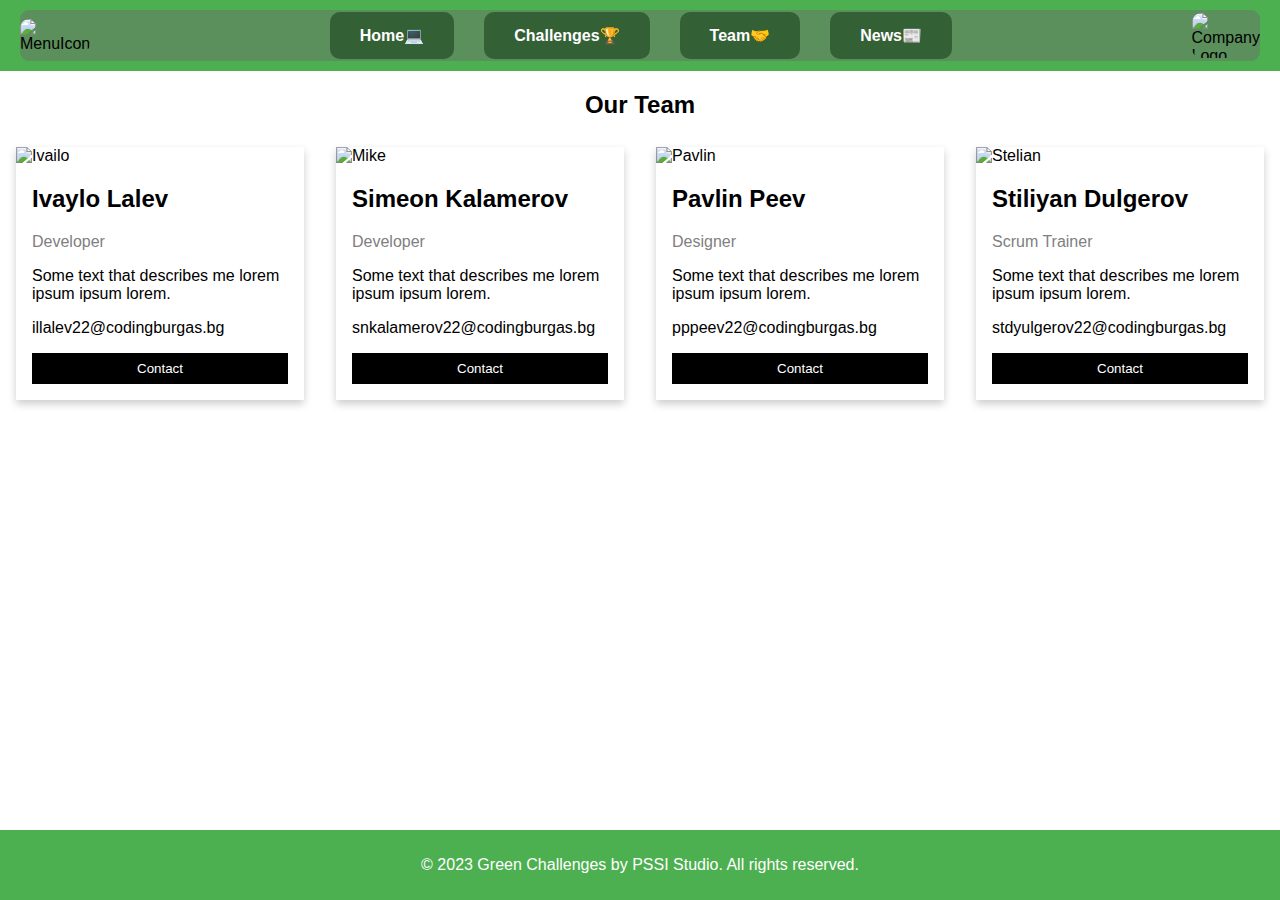
==== Pages/challenges.html @ 126f3aba "add main page" ====
<!DOCTYPE html>
<html>
<head>
  <meta charset="UTF-8">
  <meta name="viewport" content="width=device-width, initial-scale=1">
  <link rel="stylesheet" href="../styles/about.css">
  <title>About Us</title>
</head>
<body>
  <header>
    <nav class="navbar">
        <div>
            <img src="Images/Menu.png" alt="MenuIcon" class="page-icon">
        </div>
        <ul class="nav-links">
            <li><a href="../index.html">Home💻</a></li>
            <li><a href="../Pages/challenges.html">Challenges🏆</a></li>
            <li><a href="../Pages/contact.html">Team🤝</a></li>
            <li><a href="#">News📰</a></li>
        </ul>
        <img src="Images/Logo.jpg" alt="Company Logo" class="logo">
    </nav>
</header>


<h2 style="text-align:center">Our Team</h2>
<div class="row">
  <div class="column">
    <div class="card">
      <img src="" alt="Ivailo" style="width:100%">
      <div class="container">
        <h2>Ivaylo Lalev</h2>
        <p class="title">Developer</p>
        <p>Some text that describes me lorem ipsum ipsum lorem.</p>
        <p>illalev22@codingburgas.bg</p>
        <p><button class="button">Contact</button></p>
      </div>
    </div>
  </div>

  <div class="column">
    <div class="card">
      <img src="" alt="Mike" style="width:100%">
      <div class="container">
        <h2>Simeon Kalamerov</h2>
        <p class="title">Developer</p>
        <p>Some text that describes me lorem ipsum ipsum lorem.</p>
        <p>snkalamerov22@codingburgas.bg</p>
        <p><button class="button">Contact</button></p>
      </div>
    </div>
  </div>
  
  <div class="column">
    <div class="card">
      <img src="" alt="Pavlin" style="width:100%">
      <div class="container">
        <h2>Pavlin Peev</h2>
        <p class="title">Designer</p>
        <p>Some text that describes me lorem ipsum ipsum lorem.</p>
        <p>pppeev22@codingburgas.bg</p>
        <p><button class="button">Contact</button></p>
      </div>
    </div>
  </div>
  
  <div class="column">
    <div class="card">
      <img src="" alt="Stelian" style="width:100%">
      <div class="container">
        <h2>Stiliyan Dulgerov</h2>
        <p class="title">Scrum Trainer</p>
        <p>Some text that describes me lorem ipsum ipsum lorem.</p>
        <p>stdyulgerov22@codingburgas.bg</p>
        <p><button class="button">Contact</button></p>
      </div>
    </div>
  </div>
</div>
<footer>
  <p>&copy; 2023 Green Challenges by PSSI Studio. All rights reserved.</p>
</footer>

</body>
</html>
---- styles/about.css ----
body {
    font-family: Arial, Helvetica, sans-serif;
    margin: 0;
    display: flex;
    flex-direction: column;
    min-height: 100vh;
}

/* Hide scroll bar- start */
::-webkit-scrollbar {
    display: none;
  }
  
  body,
  html {
    -ms-overflow-style: none; 
    scrollbar-width: none;
  }
  
  body::-webkit-scrollbar,
  html::-webkit-scrollbar {
    display: none;
  }
  
  body,
  html {
    overflow-y: scroll;
  }
  /* Hide scroll bar - end*/

html {
    box-sizing: border-box;
}

*, *:before, *:after {
    box-sizing: inherit;
}

.column {
    width: 25%;
    padding: 0 8px;
    float: left;
}

.card {
    box-shadow: 0 4px 8px 0 rgba(0, 0, 0, 0.2);
    margin: 8px;
}

.about-section {
    padding: 50px;
    text-align: center;
    background-color: DarkSlateGray;
    color: white;
}

.container {
    padding: 0 16px;
}

.container::after, .row::after {
    content: "";
    clear: both;
    display: table;
}

.title {
    color: grey;
}

.button {
    border: none;
    outline: 0;
    display: inline-block;
    padding: 8px;
    color: white;
    background-color: Black; 
    text-align: center;
    cursor: pointer;
    width: 100%;
}
::-webkit-scrollbar {
    display: none;
  }
/* Nav bar section -start*/
header {
    background-color: #4CAF50;
    padding: 10px 20px;
    display: flex;
    justify-content: space-between;
    align-items: center;
    width: auto;
}

.navbar {
    display: flex;
    align-items: center;
    justify-content: space-between;
    background-color: #5b8f5c;
    width: 100%;
    border-radius: 1vh;
}

.navbar > div, .logo {
    flex: 0;
}
.logo {
    height: 5vh;
    border-radius: 1vh;
}

.page-icon {
    height: 5vh;
    border-radius: 1vh;
}


.nav-links {
    list-style: none;
    display: flex;
    justify-content: center;
    align-items: center;
    flex: 2;
    padding: 0;
}

.nav-links li {
    padding: 0 15px;
}


.nav-links a {
    text-decoration: none;
    color: white;
    font-weight: bold;
    background-color: #346035;
    border-radius: 10px;
    padding: 15px 30px;
    transition: background-color 0.3s;
}

.nav-links a:hover {
    background-color: #91cf93;
    color: rgb(0, 0, 0);
}
/* Nav Bar Section - end*/

.button:hover {
    background-color: DarkSlateGray;
}

@media screen and (max-width: 650px) {
    .column {
        width: 100%;
        display: block;
    }
}

footer {
    background-color: #4CAF50;
    color: white;
    text-align: center;
    padding: 10px 0;
    margin-top: auto;
}
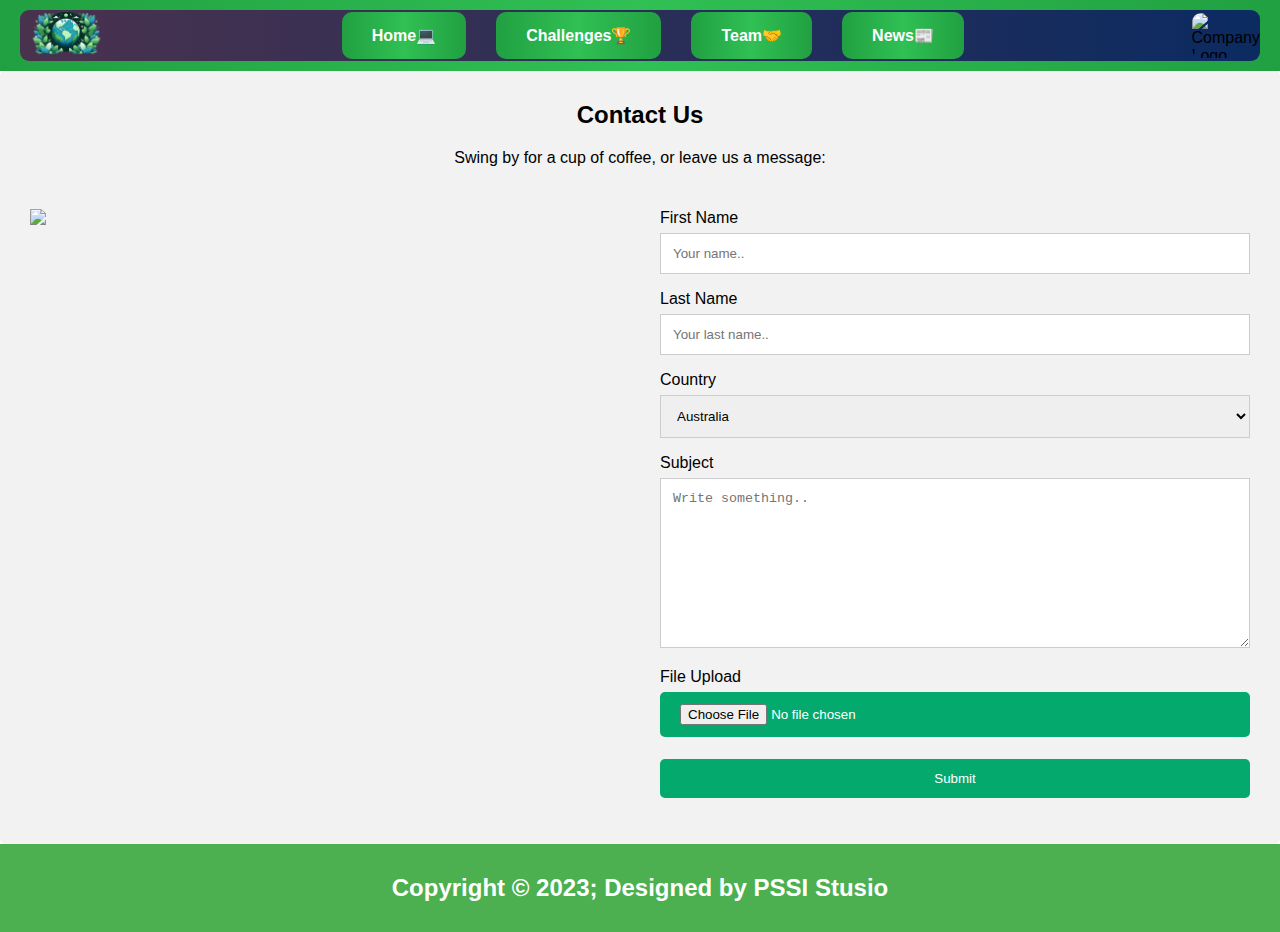
==== commit f0f5e187: "nav bar links fixed" ====
--- a/Pages/challenges.html
+++ b/Pages/challenges.html
@@ -3,14 +3,15 @@
 <head>
   <meta charset="UTF-8">
   <meta name="viewport" content="width=device-width, initial-scale=1">
-  <link rel="stylesheet" href="../styles/about.css">
-  <title>About Us</title>
+  <link rel="stylesheet" href="../styles/contact.css">
+  <title>Contact Us</title>
 </head>
 <body>
-  <header>
+
+<header>
     <nav class="navbar">
         <div>
-            <img src="Images/Menu.png" alt="MenuIcon" class="page-icon">
+            <img src="../Images/MainPage.png" alt="MenuIcon" class="page-icon">
         </div>
         <ul class="nav-links">
             <li><a href="../index.html">Home💻</a></li>
@@ -18,68 +19,46 @@
             <li><a href="../Pages/contact.html">Team🤝</a></li>
             <li><a href="#">News📰</a></li>
         </ul>
-        <img src="Images/Logo.jpg" alt="Company Logo" class="logo">
+        <img src="../Images/Logo.jpg" alt="Company Logo" class="logo">
     </nav>
 </header>
 
-
-<h2 style="text-align:center">Our Team</h2>
-<div class="row">
-  <div class="column">
-    <div class="card">
-      <img src="" alt="Ivailo" style="width:100%">
-      <div class="container">
-        <h2>Ivaylo Lalev</h2>
-        <p class="title">Developer</p>
-        <p>Some text that describes me lorem ipsum ipsum lorem.</p>
-        <p>illalev22@codingburgas.bg</p>
-        <p><button class="button">Contact</button></p>
-      </div>
+<div class="container">
+  <div style="text-align:center">
+    <h2>Contact Us</h2>
+    <p>Swing by for a cup of coffee, or leave us a message:</p>
+  </div>
+  <div class="row">
+    <div class="column">
+      <img src="https://www.finecut.co.uk/wp-content/uploads/2022/01/environmental-go-green-1024x683.jpg" style="width:100%">
     </div>
-  </div>
-
-  <div class="column">
-    <div class="card">
-      <img src="" alt="Mike" style="width:100%">
-      <div class="container">
-        <h2>Simeon Kalamerov</h2>
-        <p class="title">Developer</p>
-        <p>Some text that describes me lorem ipsum ipsum lorem.</p>
-        <p>snkalamerov22@codingburgas.bg</p>
-        <p><button class="button">Contact</button></p>
-      </div>
-    </div>
-  </div>
-  
-  <div class="column">
-    <div class="card">
-      <img src="" alt="Pavlin" style="width:100%">
-      <div class="container">
-        <h2>Pavlin Peev</h2>
-        <p class="title">Designer</p>
-        <p>Some text that describes me lorem ipsum ipsum lorem.</p>
-        <p>pppeev22@codingburgas.bg</p>
-        <p><button class="button">Contact</button></p>
-      </div>
-    </div>
-  </div>
-  
-  <div class="column">
-    <div class="card">
-      <img src="" alt="Stelian" style="width:100%">
-      <div class="container">
-        <h2>Stiliyan Dulgerov</h2>
-        <p class="title">Scrum Trainer</p>
-        <p>Some text that describes me lorem ipsum ipsum lorem.</p>
-        <p>stdyulgerov22@codingburgas.bg</p>
-        <p><button class="button">Contact</button></p>
-      </div>
+    <div class="column">
+      <form action="/action_page.php">
+        <label for="fname">First Name</label>
+        <input type="text" id="fname" name="firstname" placeholder="Your name..">
+        <label for="lname">Last Name</label>
+        <input type="text" id="lname" name="lastname" placeholder="Your last name..">
+        <label for="country">Country</label>
+        <select id="country" name="country">
+          <option value="australia">Australia</option>
+          <option value="canada">Canada</option>
+          <option value="usa">USA</option>
+          <option value="bulgaria">Bulgaria</option>
+          <option value="deutchland">Deutchland</option>
+        </select>
+        <label for="subject">Subject</label>
+        <textarea id="subject" name="subject" placeholder="Write something.." style="height:170px"></textarea>
+        <label for="file">File Upload</label>
+        <input type="file" id="file" name="filename">
+        <input type="submit" value="Submit">
+      </form>
     </div>
   </div>
 </div>
-<footer>
-  <p>&copy; 2023 Green Challenges by PSSI Studio. All rights reserved.</p>
-</footer>
+
+<div class="footer">
+  <h2>Copyright © 2023; Designed by PSSI Stusio</h2>
+</div>
 
 </body>
 </html>--- a/styles/contact.css
+++ b/styles/contact.css
@@ -0,0 +1,164 @@
+* {
+  box-sizing: border-box;
+}
+
+body {
+  font-family: Arial, Helvetica, sans-serif;
+  margin: 0;
+  display: flex;
+  flex-direction: column;
+  min-height: 100vh;
+  -ms-overflow-style: none;
+  scrollbar-width: none;
+}
+
+/* Hide scroll bar- start */
+::-webkit-scrollbar {
+  display: none;
+}
+
+body,
+html {
+  -ms-overflow-style: none;
+  scrollbar-width: none;
+}
+
+body::-webkit-scrollbar,
+html::-webkit-scrollbar {
+  display: none;
+}
+
+body,
+html {
+  overflow-y: scroll;
+}
+/* Hide scroll bar - end*/
+
+/* Nav bar section -start*/
+/* Nav bar section -start*/
+header {
+  background: linear-gradient(90deg, rgb(33, 160, 65), rgb(48, 192, 84), rgb(33, 160, 65));
+  padding: 10px 20px;
+  display: flex;
+  justify-content: space-between;
+  align-items: center;
+  width: auto;
+}
+
+.navbar {
+  position: sticky;
+  top: 5px;
+  display: flex;
+  align-items: center;
+  justify-content: space-between;
+  background: linear-gradient(90deg, rgb(74, 50, 78), rgb(11, 43, 97));
+  width: 100%;
+  border-radius: 1vh;
+  z-index: 1000;
+}
+
+.navbar > div, .logo {
+  flex: 0;
+}
+.logo {
+  height: 5vh;
+  border-radius: 1vh;
+}
+
+.page-icon {
+  height: 5vh;
+  border-radius: 1vh;
+}
+
+
+.nav-links {
+  list-style: none;
+  display: flex;
+  justify-content: center;
+  align-items: center;
+  flex: 2;
+  padding: 0;
+}
+
+.nav-links li {
+  padding: 0 15px;
+}
+
+
+.nav-links a {
+  text-decoration: none;
+  color: white;
+  font-weight: bold;
+  background: linear-gradient(90deg, rgb(33, 160, 65), rgb(48, 192, 84), rgb(33, 160, 65));
+  border-radius: 10px;
+  padding: 15px 30px;
+  transition: background-color 0.3s;
+}
+
+.nav-links a:hover {
+  background: linear-gradient(90deg, rgb(75, 90, 79), rgb(48, 192, 84), rgb(17, 81, 33));
+  color: rgb(219, 219, 219);
+}
+/* Nav Bar Section - end*/
+
+/* Style inputs */
+input[type=text], select, textarea, input[type=submit], input[type=file] {
+  width: 100%;
+  padding: 12px;
+  border: 1px solid #ccc;
+  margin-top: 6px;
+  margin-bottom: 16px;
+  resize: vertical;
+}
+
+input[type=submit], input[type=file] {
+  background-color: #04AA6D;
+  color: white;
+  padding: 12px 20px;
+  border: none;
+  cursor: pointer;
+  border-radius: 5px; /* Добавен border-radius */
+  transition: background-color 0.3s;
+}
+
+input[type=submit]:hover, input[type=file]:hover {
+  background-color: #45a049;
+}
+
+/* Style the container/contact section */
+.container {
+  border-radius: 5px;
+  background-color: #f2f2f2;
+  padding: 10px;
+}
+
+/* Create two columns that float next to each other */
+.column {
+  float: left;
+  width: 50%;
+  margin-top: 6px;
+  padding: 20px;
+}
+
+/* Clear floats after the columns */
+.row:after {
+  content: "";
+  display: table;
+  clear: both;
+}
+
+/* Responsive layout - when the screen is less than 600px wide, make the two columns stack on top of each other instead of next to each other */
+@media screen and (max-width: 600px) {
+  .column, input[type=submit], input[type=file] {
+    width: 100%;
+    margin-top: 0;
+  }
+}
+
+.footer {
+  background-color: #4CAF50;
+  color: white;
+  text-align: center;
+  padding: 10px 0;
+  margin-top: auto;
+}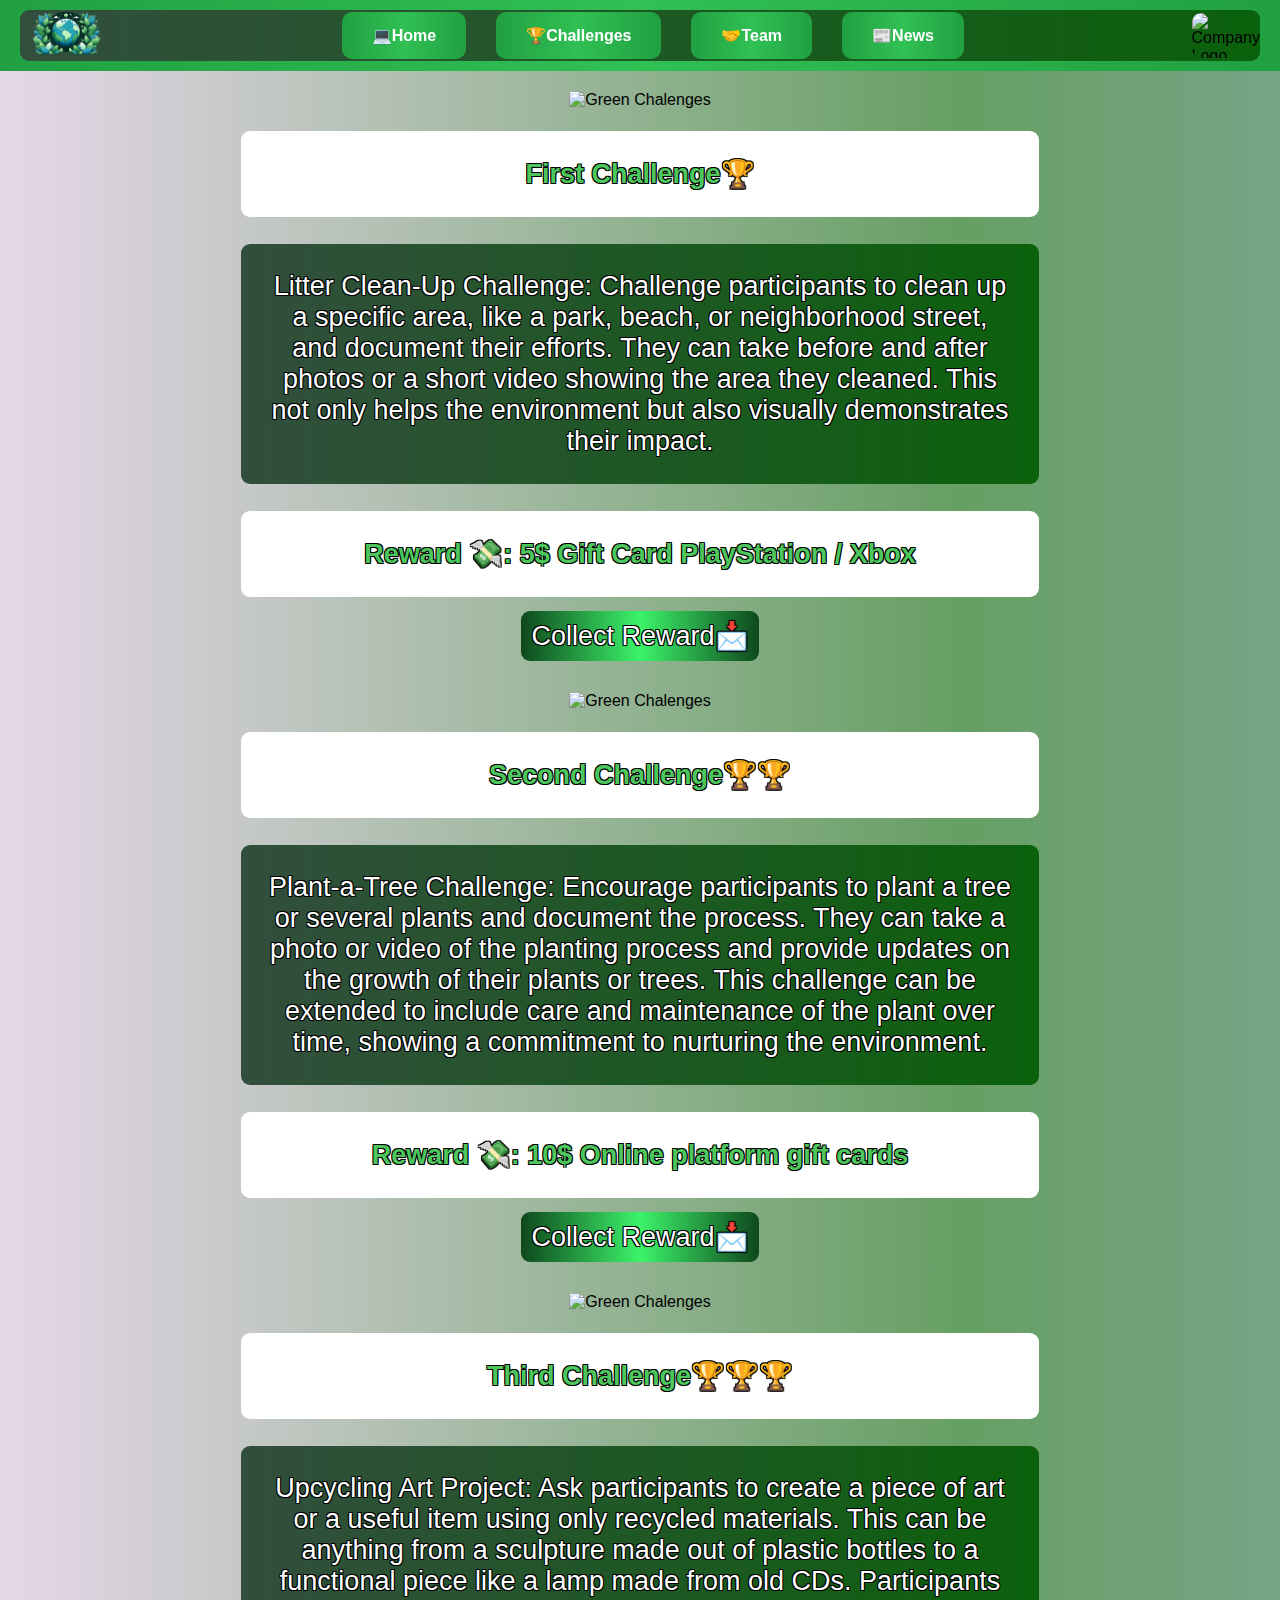
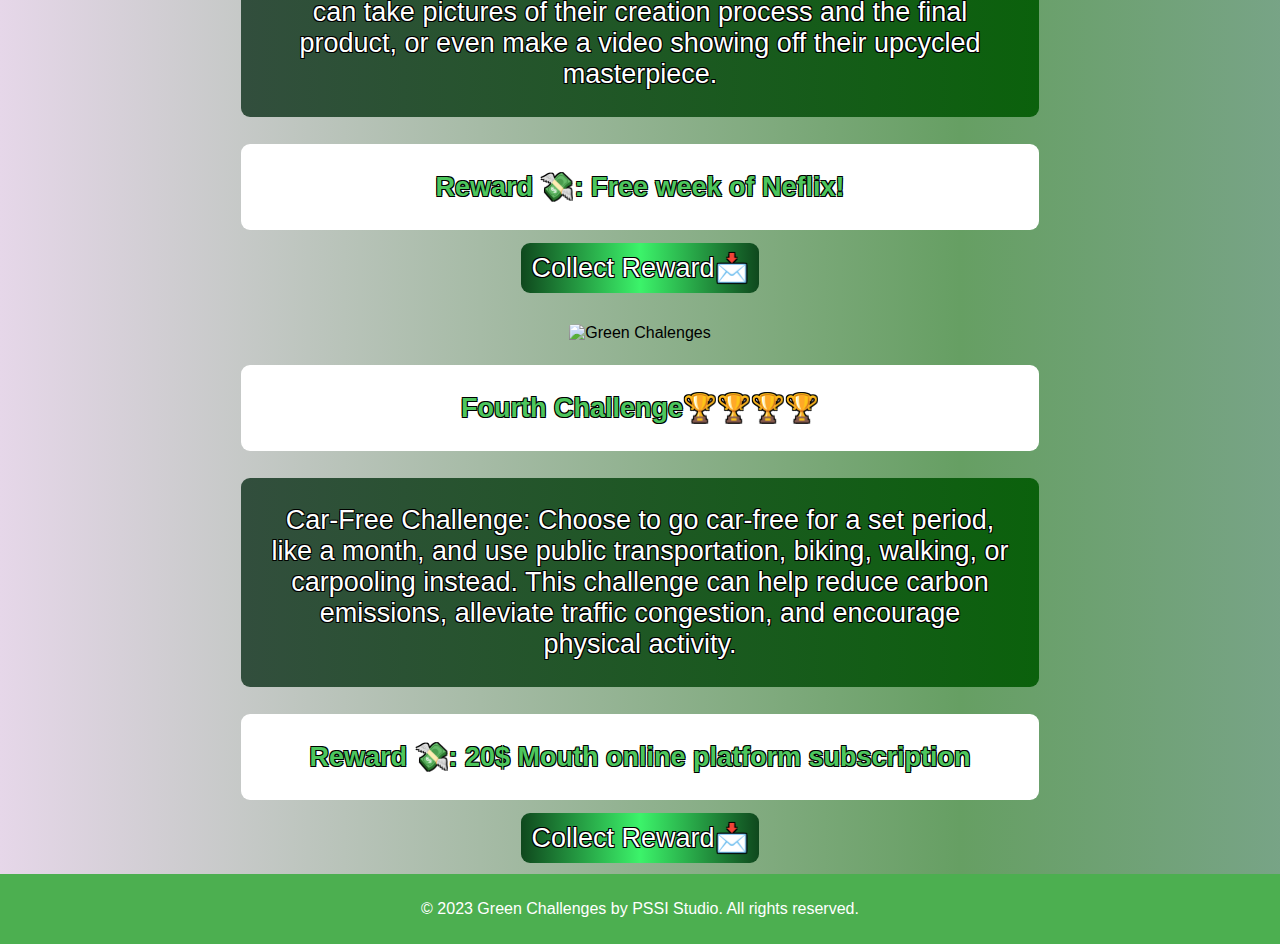
==== commit c9b2ed87: "add java script and nav bar and responsive fix" ====
--- a/Pages/challenges.html
+++ b/Pages/challenges.html
@@ -1,64 +1,78 @@
 <!DOCTYPE html>
-<html>
+<html lang="en">
 <head>
-  <meta charset="UTF-8">
-  <meta name="viewport" content="width=device-width, initial-scale=1">
-  <link rel="stylesheet" href="../styles/contact.css">
-  <title>Contact Us</title>
+    <meta charset="UTF-8">
+    <meta name="viewport" content="width=device-width, initial-scale=1.0">
+    <link rel="stylesheet" href="../styles/challenges.css">
+    <title>Main Page</title>
 </head>
 <body>
+    <header>
+        <nav class="navbar">
+            <div>
+                <img src="../Images/MainPage.png" alt="MenuIcon" class="page-icon">
+            </div>
+            <ul class="nav-links">
+                <li><a href="../index.html">💻Home</a></li>
+                <li><a href="../Pages/challenges.html">🏆Challenges</a></li>
+                <li><a href="../Pages/team.html">🤝Team</a></li>
+                <li><a href="#">📰News</a></li>
+            </ul>
+            <img src="../Images/Logo.jpg" alt="Company Logo" class="logo">
+        </nav>
+    </header>
+    
 
-<header>
-    <nav class="navbar">
-        <div>
-            <img src="../Images/MainPage.png" alt="MenuIcon" class="page-icon">
-        </div>
-        <ul class="nav-links">
-            <li><a href="../index.html">Home💻</a></li>
-            <li><a href="../Pages/challenges.html">Challenges🏆</a></li>
-            <li><a href="../Pages/contact.html">Team🤝</a></li>
-            <li><a href="#">News📰</a></li>
-        </ul>
-        <img src="../Images/Logo.jpg" alt="Company Logo" class="logo">
-    </nav>
-</header>
+    <div class="image-containers">
+        <img src="../Images/Challenge1.png" alt="Green Chalenges" class="planet-image">
+        <h2 class="info-text-heading">First Challenge🏆</h2>
+        <p class="info-text"> Litter Clean-Up Challenge: Challenge participants to clean up a specific area, like a park, beach, or neighborhood street, and document their efforts. They can take before and after photos or a short video showing the area they cleaned. This not only helps the environment but also visually demonstrates their impact.</p>
+        <h2 class="info-text-heading">Reward 💸: 5$ Gift Card PlayStation / Xbox </h2>
+        <a class="collect" href="../Pages/send.html">Collect Reward📩</a>
+    </div>
 
-<div class="container">
-  <div style="text-align:center">
-    <h2>Contact Us</h2>
-    <p>Swing by for a cup of coffee, or leave us a message:</p>
-  </div>
-  <div class="row">
-    <div class="column">
-      <img src="https://www.finecut.co.uk/wp-content/uploads/2022/01/environmental-go-green-1024x683.jpg" style="width:100%">
+    <div class="image-containers">
+        <img src="../Images/Challenge2.png" alt="Green Chalenges" class="planet-image">
+        <h2 class="info-text-heading">Second Challenge🏆🏆</h2>
+        <p class="info-text">Plant-a-Tree Challenge: Encourage participants to plant a tree or several plants and document the process. They can take a photo or video of the planting process and provide updates on the growth of their plants or trees. This challenge can be extended to include care and maintenance of the plant over time, showing a commitment to nurturing the environment.
+        </p>
+        <h2 class="info-text-heading">Reward 💸: 10$ Online platform gift cards  </h2>
+        <a class="collect" href="../Pages/send.html">Collect Reward📩</a>
     </div>
-    <div class="column">
-      <form action="/action_page.php">
-        <label for="fname">First Name</label>
-        <input type="text" id="fname" name="firstname" placeholder="Your name..">
-        <label for="lname">Last Name</label>
-        <input type="text" id="lname" name="lastname" placeholder="Your last name..">
-        <label for="country">Country</label>
-        <select id="country" name="country">
-          <option value="australia">Australia</option>
-          <option value="canada">Canada</option>
-          <option value="usa">USA</option>
-          <option value="bulgaria">Bulgaria</option>
-          <option value="deutchland">Deutchland</option>
-        </select>
-        <label for="subject">Subject</label>
-        <textarea id="subject" name="subject" placeholder="Write something.." style="height:170px"></textarea>
-        <label for="file">File Upload</label>
-        <input type="file" id="file" name="filename">
-        <input type="submit" value="Submit">
-      </form>
+
+    <div class="image-containers">
+        <img src="../Images/Challenge3.png" alt="Green Chalenges" class="planet-image">
+        <h2 class="info-text-heading">Third Challenge🏆🏆🏆</h2>
+        <p class="info-text">Upcycling Art Project: Ask participants to create a piece of art or a useful item using only recycled materials. This can be anything from a sculpture made out of plastic bottles to a functional piece like a lamp made from old CDs. Participants can take pictures of their creation process and the final product, or even make a video showing off their upcycled masterpiece.</p>
+        <h2 class="info-text-heading">Reward 💸: Free week of Neflix!</h2>
+        <a class="collect" href="../Pages/send.html">Collect Reward📩</a>
     </div>
-  </div>
-</div>
 
-<div class="footer">
-  <h2>Copyright © 2023; Designed by PSSI Stusio</h2>
-</div>
+    <div class="image-containers">
+        <img src="../Images/Challenge4.png" alt="Green Chalenges" class="planet-image">
+        <h2 class="info-text-heading">Fourth Challenge🏆🏆🏆🏆</h2>
+        <p class="info-text">Car-Free Challenge: Choose to go car-free for a set period, like a month, and use public transportation, biking, walking, or carpooling instead. This challenge can help reduce carbon emissions, alleviate traffic congestion, and encourage physical activity.</p>
+        <h2 class="info-text-heading">Reward 💸: 20$ Mouth online platform subscription</h2>
+        <a class="collect" href="../Pages/send.html">Collect Reward📩</a>
+    </div>
+
+    <footer>
+        <p>&copy; 2023 Green Challenges by PSSI Studio. All rights reserved.</p>
+    </footer>
+
+    <script>
+        let lastScrollTop = 0;
+        window.addEventListener("scroll", function() {
+            let currentScroll = window.pageYOffset || document.documentElement.scrollTop;
+            if (currentScroll > lastScrollTop) {
+                document.querySelector('header').classList.add('hidden-header');
+            } else {
+                document.querySelector('header').classList.remove('hidden-header');
+            }
+            lastScrollTop = currentScroll <= 0 ? 0 : currentScroll;
+        }, false);
+    </script>
+    
 
 </body>
 </html>--- a/styles/challenges.css
+++ b/styles/challenges.css
@@ -0,0 +1,277 @@
+/*made by Ivailo Lalev*/
+
+/* Hide scroll bar- start */
+::-webkit-scrollbar {
+    display: none;
+  }
+  
+  body,
+  html {
+    -ms-overflow-style: none; 
+    scrollbar-width: none;
+  }
+  
+  body::-webkit-scrollbar,
+  html::-webkit-scrollbar {
+    display: none;
+  }
+  
+  html, body {
+    margin: 0;
+    padding: 0;
+    width: 100%;
+
+}
+  /* Hide scroll bar - end*/
+
+body {
+    display: flex;
+    flex-direction: column;
+    margin: 0;
+    padding: 0;
+    font-family: Arial, sans-serif;
+}
+/* Nav bar section -start*/
+header {
+    position: sticky;
+    top: 0px;
+    background: linear-gradient(90deg, rgb(33, 160, 65), rgb(48, 192, 84), rgb(33, 160, 65));
+    padding: 10px 20px;
+    display: flex;
+    justify-content: space-between;
+    align-items: center;
+    width: auto;
+}
+
+.navbar {
+    position: sticky;
+    top: 5px;
+    display: flex;
+    align-items: center;
+    justify-content: space-between;
+    background: linear-gradient(90deg, rgb(50, 78, 61), rgb(11, 97, 12));
+    width: 100%;
+    border-radius: 1vh;
+    z-index: 1000;
+}
+
+.hidden-header {
+    transform: translateY(-100%);
+    transition: transform 0.3s ease-in-out;
+}
+
+.hidden-navbar {
+    transform: translateY(-100%);
+    transition: transform 0.3s ease-in-out;
+}
+
+.navbar > div, .logo {
+    flex: 0;
+}
+.logo {
+    height: 5vh;
+    border-radius: 1vh;
+}
+
+.page-icon {
+    height: 5vh;
+    border-radius: 1vh;
+}
+
+
+.nav-links {
+    list-style: none;
+    display: flex;
+    justify-content: center;
+    align-items: center;
+    flex: 2;
+    padding: 0;
+}
+
+.nav-links li {
+    padding: 0 15px;
+}
+
+
+.nav-links a {
+    text-decoration: none;
+    color: white;
+    font-weight: bold;
+    background: linear-gradient(90deg, rgb(33, 160, 65), rgb(48, 192, 84), rgb(33, 160, 65));
+    border-radius: 10px;
+    padding: 15px 30px;
+    transition: background-color 0.3s;
+}
+
+.nav-links a:hover {
+    background: linear-gradient(90deg, rgb(75, 90, 79), rgb(48, 192, 84), rgb(17, 81, 33));
+    color: rgb(219, 219, 219);
+}
+/* Nav Section end */
+
+@keyframes moveBackground {
+    0% {
+        background-position: 100% 0;
+    }
+    10% {
+        background-position: 80% 20%;
+    }
+    20% {
+        background-position: 60% 40%;
+    }
+    30% {
+        background-position: 40% 60%;
+    }
+    40% {
+        background-position: 20% 80%;
+    }
+    50% {
+        background-position: 0 100%;
+    }
+    60% {
+        background-position: 20% 80%;
+    }
+    70% {
+        background-position: 40% 60%;
+    }
+    80% {
+        background-position: 60% 40%;
+    }
+    90% {
+        background-position: 80% 20%;
+    }
+    100% {
+        background-position: 100% 0;
+    }
+}
+
+.image-containers {
+    text-align: center;
+    padding: 20px;
+    background: linear-gradient(90deg, rgb(230, 215, 233),rgb(102, 159, 99),rgb(155, 173, 204));
+    background-size: 150% 150%;
+    animation: moveBackground 5s linear infinite;
+}
+
+.planet-image {
+    max-width: 70%;
+    height: 25vh;
+    border-radius: 10%;
+}
+.info-text-heading{
+    background-color: #ffffff;
+    font-size: 3vh;
+    margin-left: auto;
+    margin-right: auto;
+    max-width: 60%;
+    width: 60%;
+    color: rgb(77, 198, 93);
+    border-radius: 1vh;
+    word-wrap: break-word;
+    word-break: break-word;
+    padding: 1em;
+    text-decoration: none;
+    text-shadow:
+        -1px -1px 0 #000,  
+         1px -1px 0 #000,
+        -1px  1px 0 #000,
+         1px  1px 0 #000;
+}
+.info-text{
+    font-size: 3vh;
+    margin-left: auto;
+    margin-right: auto;
+    max-width: 60%;
+    width: 60%;
+    background: linear-gradient(90deg, rgb(50, 78, 61), rgb(11, 97, 12));
+    color: #ffffff;
+    border-radius: 1vh;
+    word-wrap: break-word;
+    word-break: break-word;
+    padding: 1em;
+    text-decoration: none;
+    text-shadow:
+        -1px -1px 0 #000,  
+         1px -1px 0 #000,
+        -1px  1px 0 #000,
+         1px  1px 0 #000;
+}
+.collect{
+    font-size: 3vh;
+    margin-left: auto;
+    margin-right: auto;
+    max-width: 60%;
+    width: 60%;
+    background: linear-gradient(90deg, rgb(15, 72, 29), rgb(60, 243, 106), rgb(15, 72, 29));
+    color: #ffffff;
+    border-radius: 1vh;
+    word-wrap: break-word;
+    word-break: break-word;
+    padding: 10px;
+    text-decoration: none;
+    text-shadow:
+        -1px -1px 0 #000,  
+         1px -1px 0 #000,
+        -1px  1px 0 #000,
+         1px  1px 0 #000;
+}
+footer {
+    background-color: #4CAF50;
+    color: white;
+    text-align: center;
+    padding: 10px 0;
+    margin-top: auto;
+}
+
+@media screen and (max-width: 600px) {
+    .column {
+      width: 100%;
+      margin-top: 0;
+      padding: 20px;
+    }
+  
+    input[type=submit], input[type=file] {
+      width: 100%;
+      padding: 12px;
+    }
+  
+    .nav-links li {
+      padding: 0 5px;
+    }
+  
+    .nav-links a {
+      padding: 10px 15px;
+    }
+  
+    header, .navbar {
+      flex-direction: column;
+      align-items: center;
+    }
+    .logo, .page-icon {
+      height: 4vh;
+    }
+  
+    h2, .info-text, .info-text-heading {
+      font-size: 2.5vh;
+      max-width: 80%;
+      width: 80%;
+    }
+  
+    #image {
+      width: 90%;
+    }
+  }
+  
+  @media screen and (max-width: 400px) {
+    .nav-links li {
+      padding: 0 2px;
+    }
+  
+    .nav-links a {
+      font-size: smaller;
+    }
+  
+    h2, .info-text, .info-text-heading {
+      font-size: 2vh;
+    }
+  }
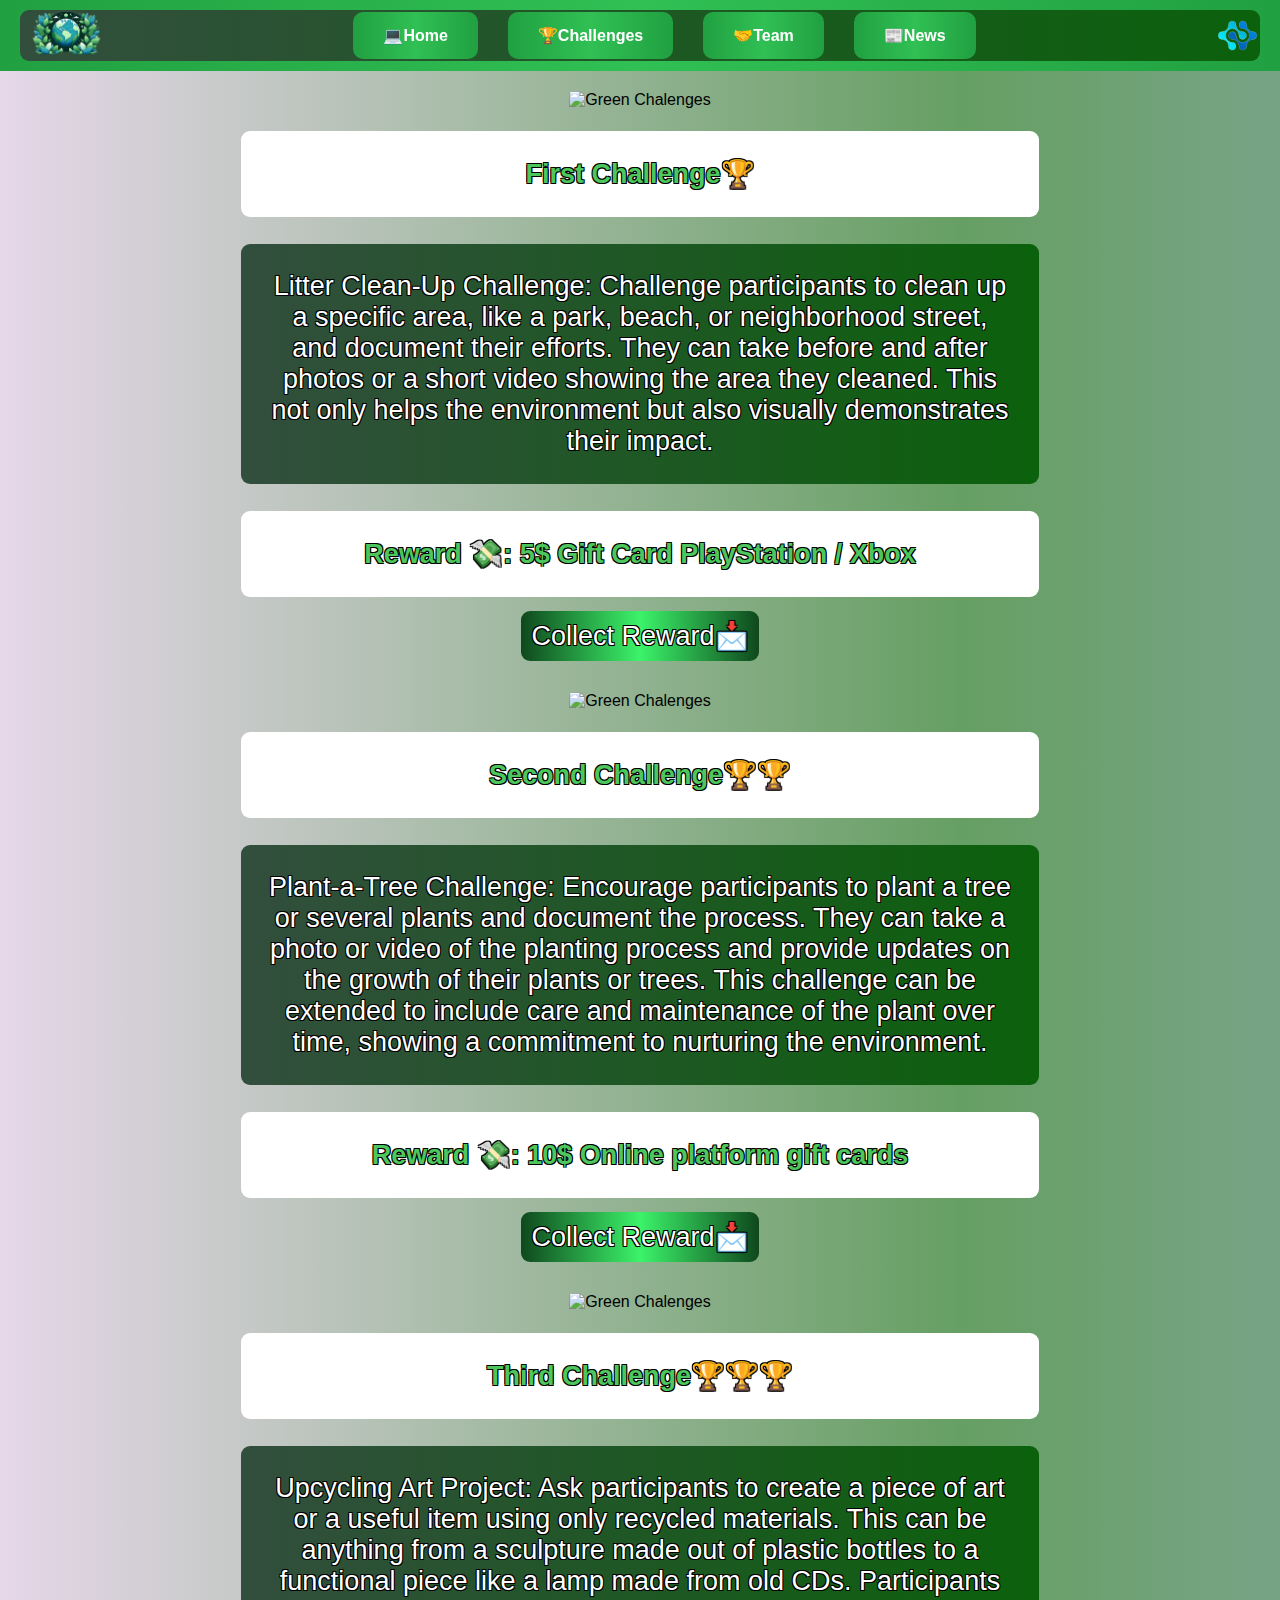
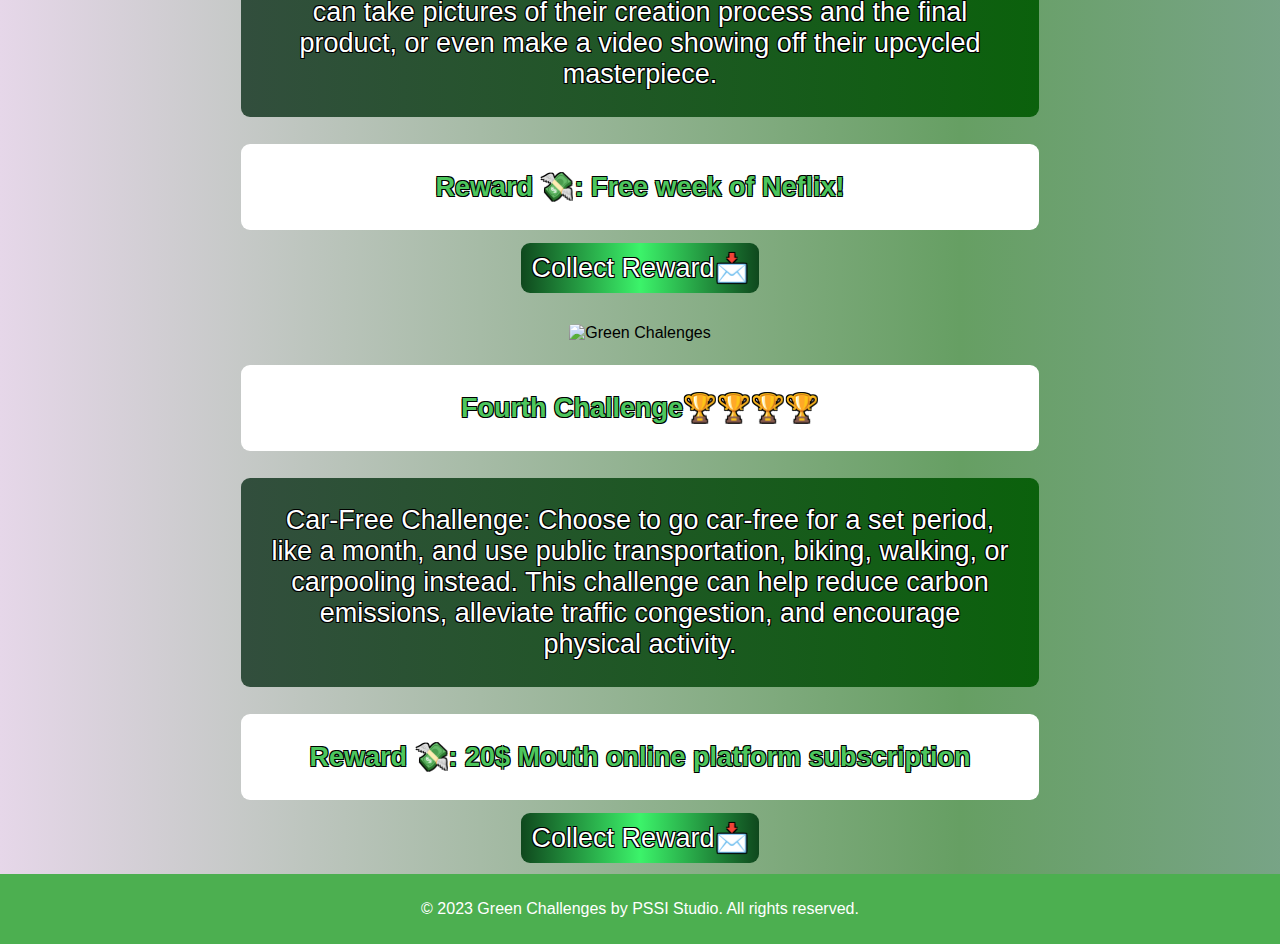
==== commit 9e93ba62: "transcation fix" ====
--- a/Pages/challenges.html
+++ b/Pages/challenges.html
@@ -4,7 +4,7 @@
     <meta charset="UTF-8">
     <meta name="viewport" content="width=device-width, initial-scale=1.0">
     <link rel="stylesheet" href="../styles/challenges.css">
-    <title>Main Page</title>
+    <title>🍃Green Challenges - 🏆Chalenges</title>
 </head>
 <body>
     <header>
@@ -16,9 +16,9 @@
                 <li><a href="../index.html">💻Home</a></li>
                 <li><a href="../Pages/challenges.html">🏆Challenges</a></li>
                 <li><a href="../Pages/team.html">🤝Team</a></li>
-                <li><a href="#">📰News</a></li>
+                <li><a href="../Pages/news.html">📰News</a></li>
             </ul>
-            <img src="../Images/Logo.jpg" alt="Company Logo" class="logo">
+            <img src="../Images/Logo.png" alt="Company Logo" class="logo">
         </nav>
     </header>
     
@@ -60,19 +60,8 @@
         <p>&copy; 2023 Green Challenges by PSSI Studio. All rights reserved.</p>
     </footer>
 
-    <script>
-        let lastScrollTop = 0;
-        window.addEventListener("scroll", function() {
-            let currentScroll = window.pageYOffset || document.documentElement.scrollTop;
-            if (currentScroll > lastScrollTop) {
-                document.querySelector('header').classList.add('hidden-header');
-            } else {
-                document.querySelector('header').classList.remove('hidden-header');
-            }
-            lastScrollTop = currentScroll <= 0 ? 0 : currentScroll;
-        }, false);
-    </script>
-    
+    <script src="../scripts/navbar.js"></script>
+    <script src="../scripts/transcation.js"></script>
 
 </body>
 </html>--- a/styles/challenges.css
+++ b/styles/challenges.css
@@ -109,6 +109,20 @@
 }
 /* Nav Section end */
 
+.cover {
+  position: fixed;
+  top: 0;
+  left: -150%;
+  width: 150%;
+  height: 100%;
+  background-color: #000000;
+  background-image: url('../Images/Logo.png');
+  background-size: 20% auto;
+  background-position: center center;
+  background-repeat: no-repeat;
+  z-index: 9999;
+  transition: left 0.5s ease;
+}
 @keyframes moveBackground {
     0% {
         background-position: 100% 0;
